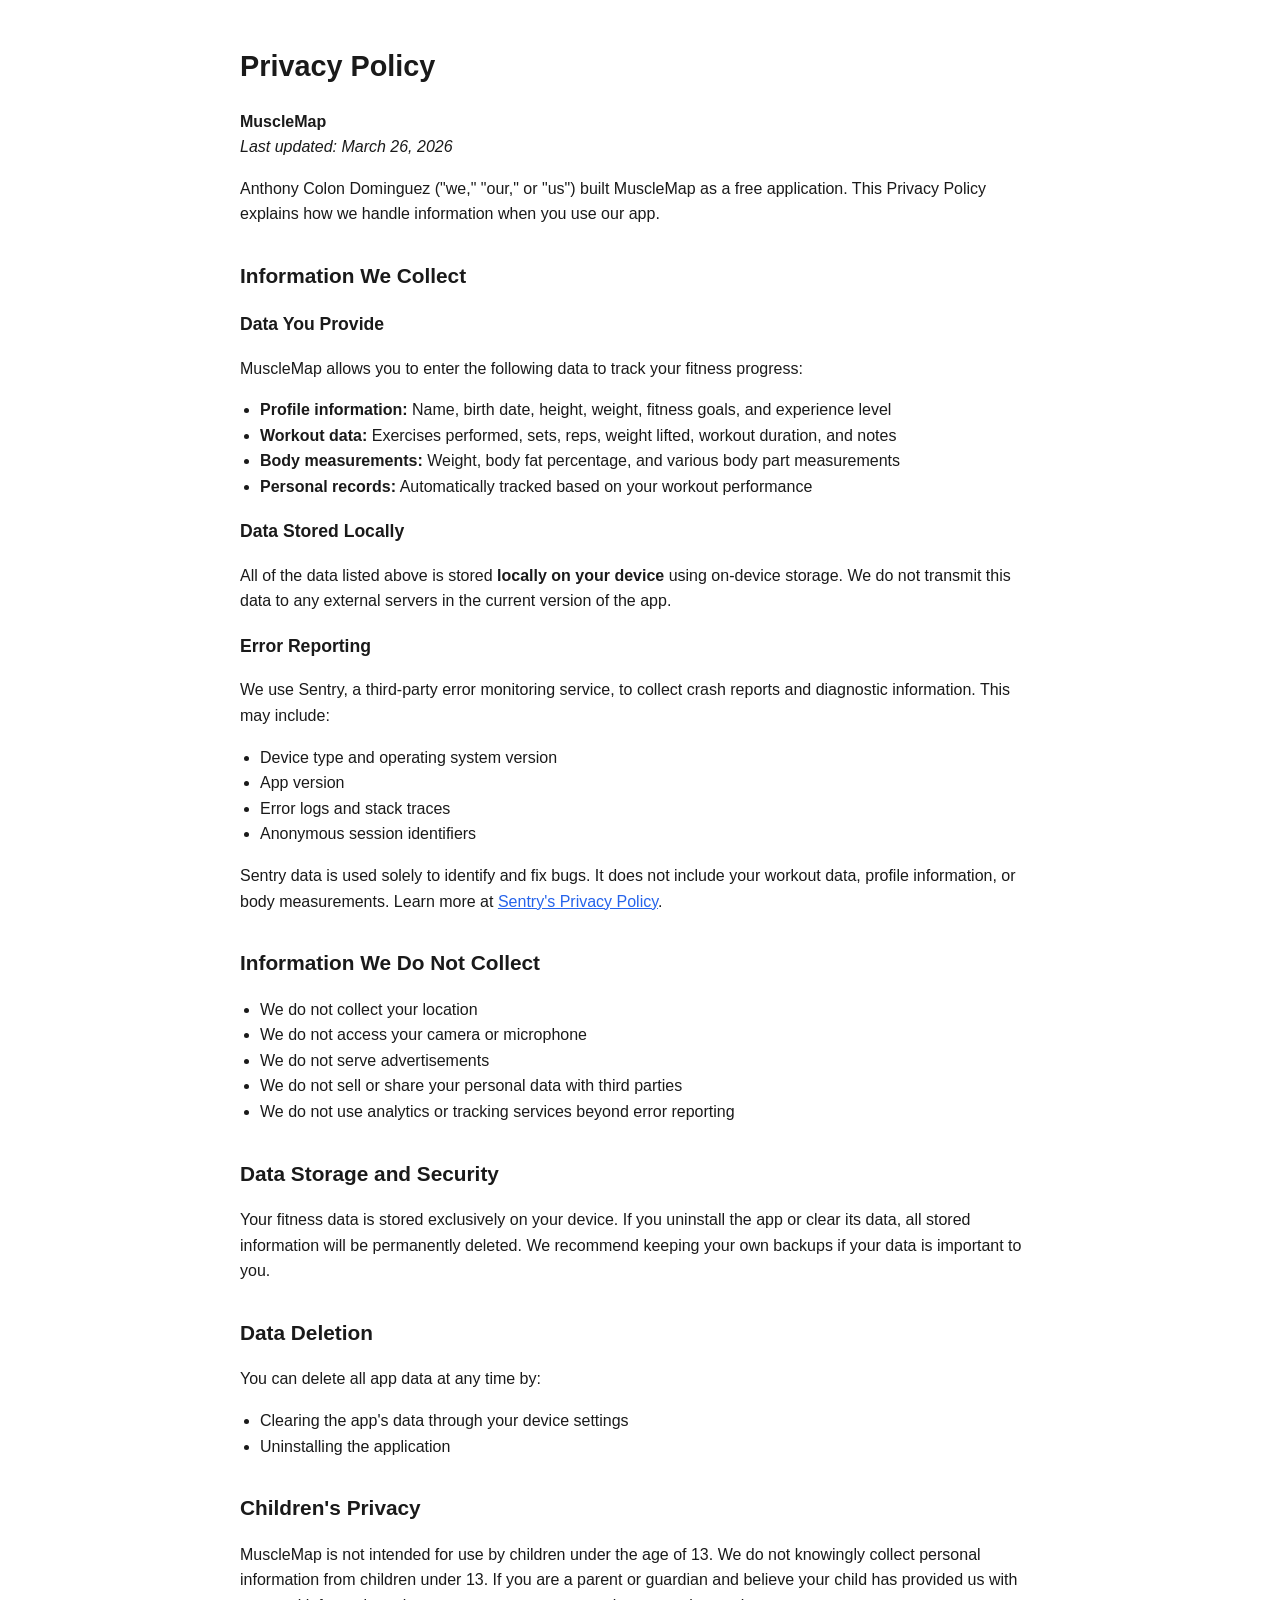
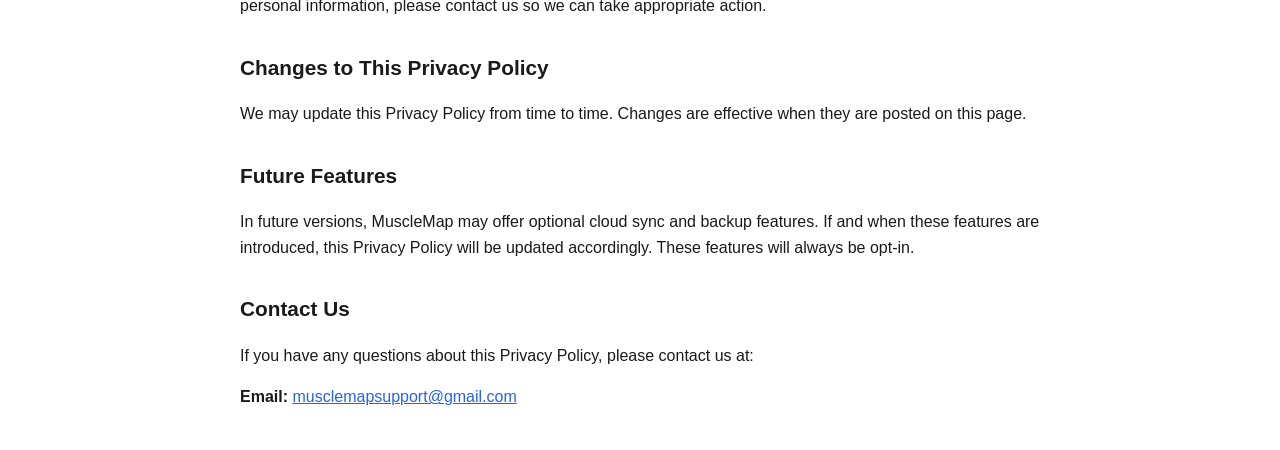
==== musclemap/privacy-policy.html @ 5b9d7c1b "Muscle MAP privacy policy" ====
<!DOCTYPE html>
<html lang="en">
<head>
  <meta charset="UTF-8">
  <meta name="viewport" content="width=device-width, initial-scale=1.0">
  <title>MuscleMap - Privacy Policy</title>
  <style>
    body {
      font-family: -apple-system, BlinkMacSystemFont, 'Segoe UI', Roboto, sans-serif;
      max-width: 800px;
      margin: 0 auto;
      padding: 24px;
      line-height: 1.6;
      color: #1a1a1a;
      background: #fff;
    }
    h1 { font-size: 1.8rem; }
    h2 { font-size: 1.3rem; margin-top: 2rem; }
    h3 { font-size: 1.1rem; }
    ul { padding-left: 20px; }
    a { color: #2563eb; }
  </style>
</head>
<body>
  <h1>Privacy Policy</h1>
  <p><strong>MuscleMap</strong><br><em>Last updated: March 26, 2026</em></p>

  <p>Anthony Colon Dominguez ("we," "our," or "us") built MuscleMap as a free application. This Privacy Policy explains how we handle information when you use our app.</p>

  <h2>Information We Collect</h2>

  <h3>Data You Provide</h3>
  <p>MuscleMap allows you to enter the following data to track your fitness progress:</p>
  <ul>
    <li><strong>Profile information:</strong> Name, birth date, height, weight, fitness goals, and experience level</li>
    <li><strong>Workout data:</strong> Exercises performed, sets, reps, weight lifted, workout duration, and notes</li>
    <li><strong>Body measurements:</strong> Weight, body fat percentage, and various body part measurements</li>
    <li><strong>Personal records:</strong> Automatically tracked based on your workout performance</li>
  </ul>

  <h3>Data Stored Locally</h3>
  <p>All of the data listed above is stored <strong>locally on your device</strong> using on-device storage. We do not transmit this data to any external servers in the current version of the app.</p>

  <h3>Error Reporting</h3>
  <p>We use Sentry, a third-party error monitoring service, to collect crash reports and diagnostic information. This may include:</p>
  <ul>
    <li>Device type and operating system version</li>
    <li>App version</li>
    <li>Error logs and stack traces</li>
    <li>Anonymous session identifiers</li>
  </ul>
  <p>Sentry data is used solely to identify and fix bugs. It does not include your workout data, profile information, or body measurements. Learn more at <a href="https://sentry.io/privacy/">Sentry's Privacy Policy</a>.</p>

  <h2>Information We Do Not Collect</h2>
  <ul>
    <li>We do not collect your location</li>
    <li>We do not access your camera or microphone</li>
    <li>We do not serve advertisements</li>
    <li>We do not sell or share your personal data with third parties</li>
    <li>We do not use analytics or tracking services beyond error reporting</li>
  </ul>

  <h2>Data Storage and Security</h2>
  <p>Your fitness data is stored exclusively on your device. If you uninstall the app or clear its data, all stored information will be permanently deleted. We recommend keeping your own backups if your data is important to you.</p>

  <h2>Data Deletion</h2>
  <p>You can delete all app data at any time by:</p>
  <ul>
    <li>Clearing the app's data through your device settings</li>
    <li>Uninstalling the application</li>
  </ul>

  <h2>Children's Privacy</h2>
  <p>MuscleMap is not intended for use by children under the age of 13. We do not knowingly collect personal information from children under 13. If you are a parent or guardian and believe your child has provided us with personal information, please contact us so we can take appropriate action.</p>

  <h2>Changes to This Privacy Policy</h2>
  <p>We may update this Privacy Policy from time to time. Changes are effective when they are posted on this page.</p>

  <h2>Future Features</h2>
  <p>In future versions, MuscleMap may offer optional cloud sync and backup features. If and when these features are introduced, this Privacy Policy will be updated accordingly. These features will always be opt-in.</p>

  <h2>Contact Us</h2>
  <p>If you have any questions about this Privacy Policy, please contact us at:</p>
  <p><strong>Email:</strong> <a href="mailto:musclemapsupport@gmail.com">musclemapsupport@gmail.com</a></p>
</body>
</html>
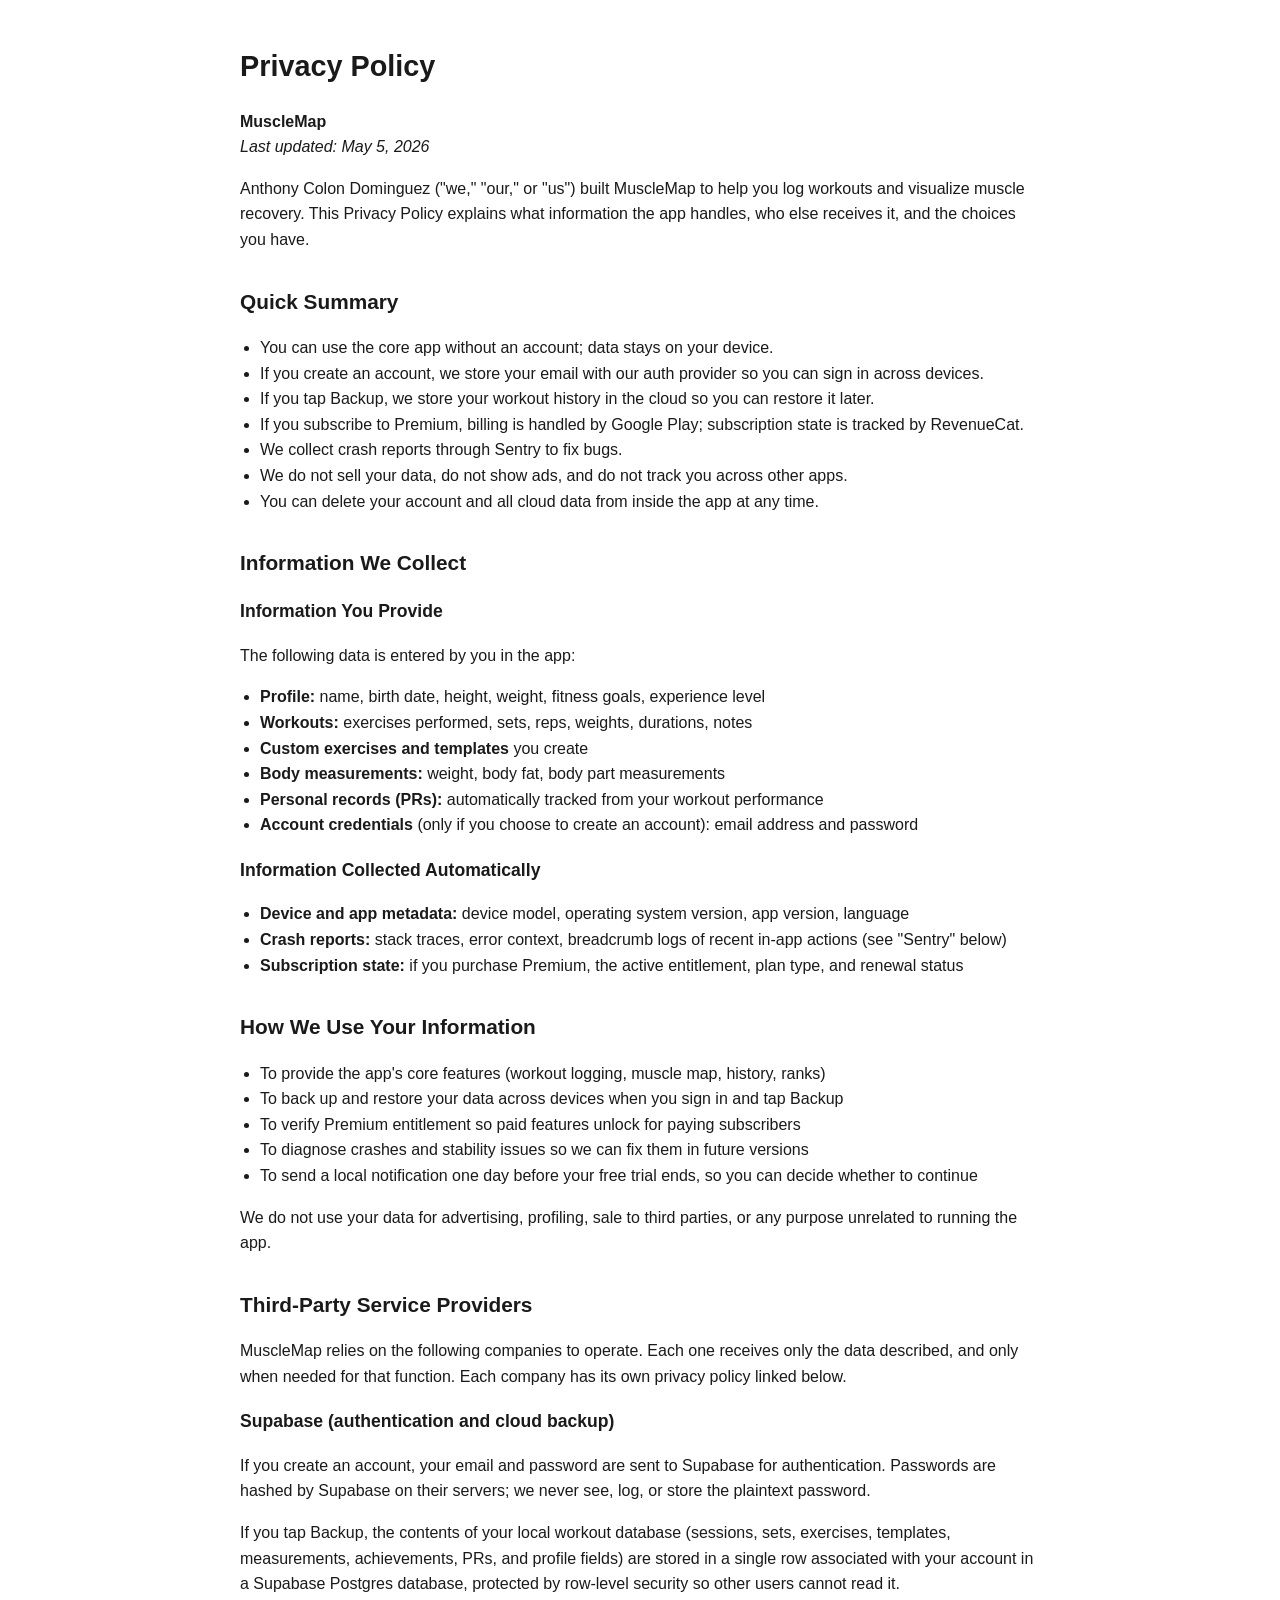
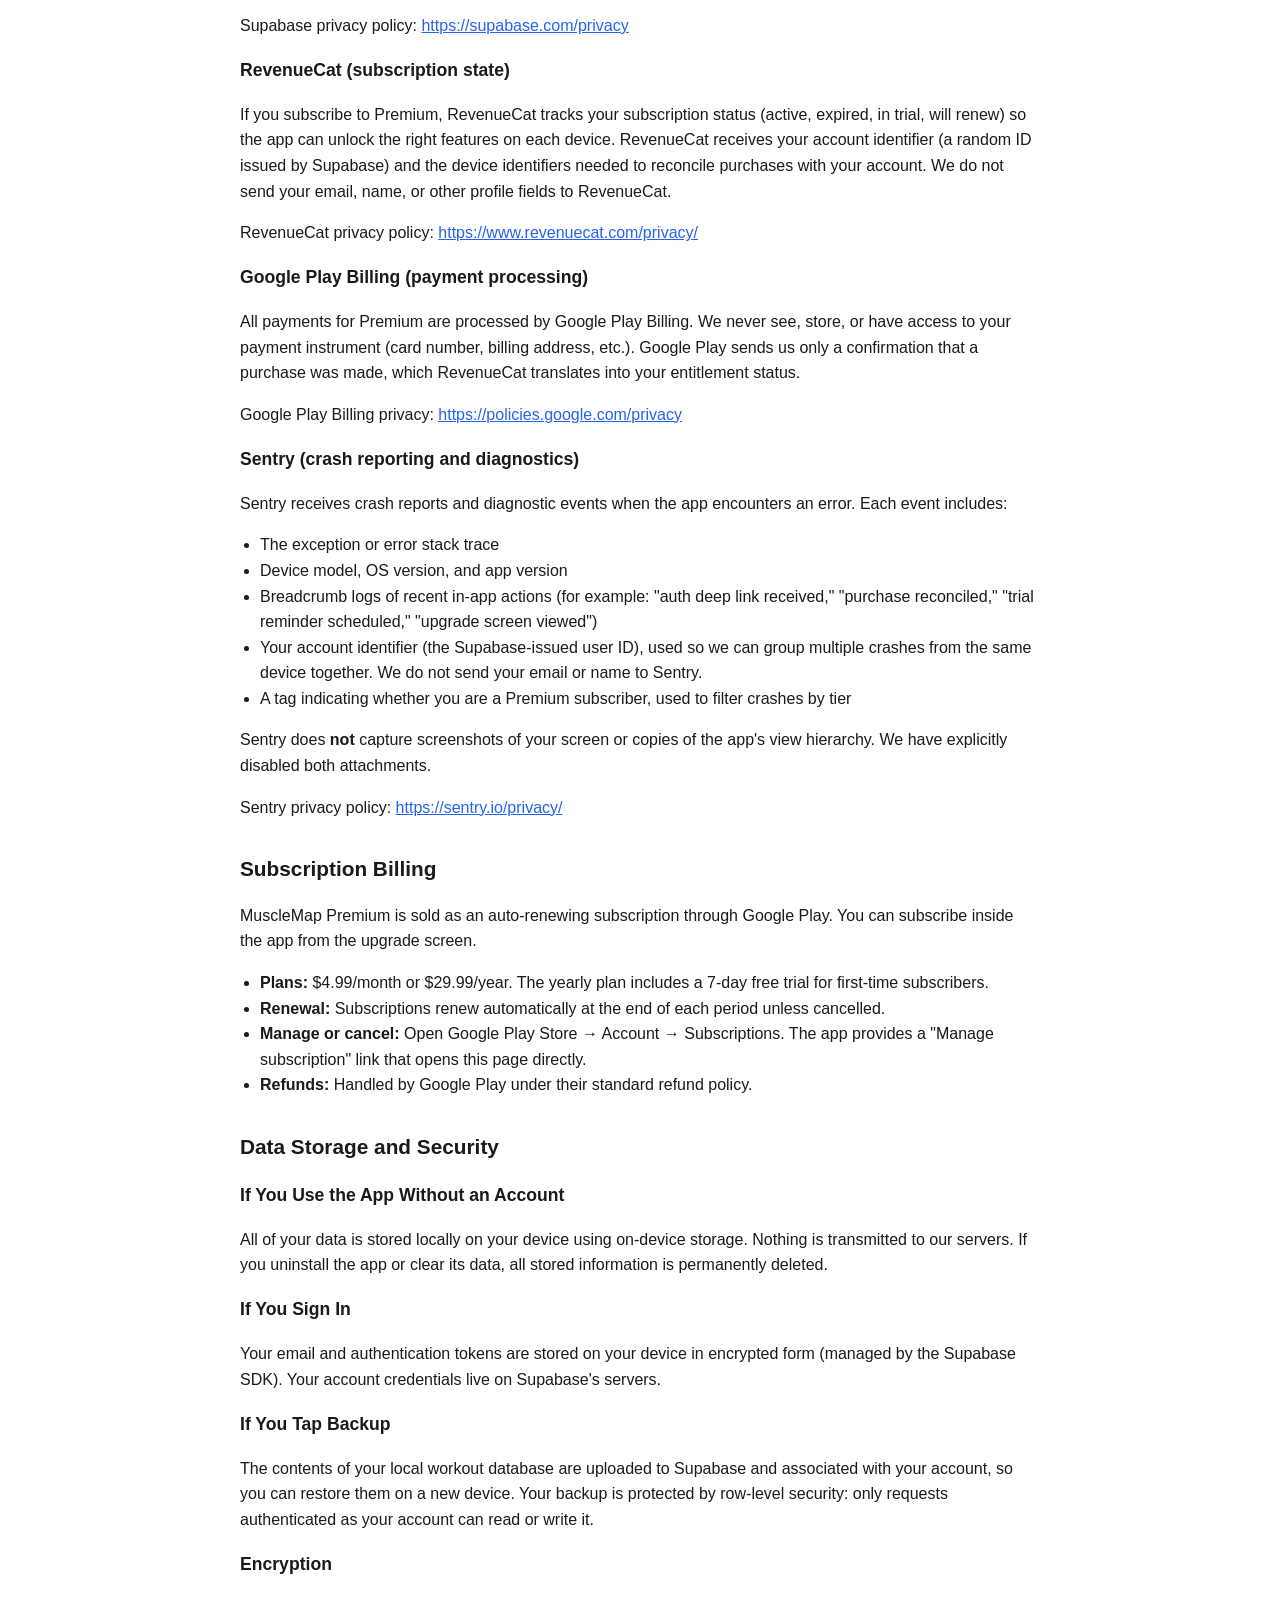
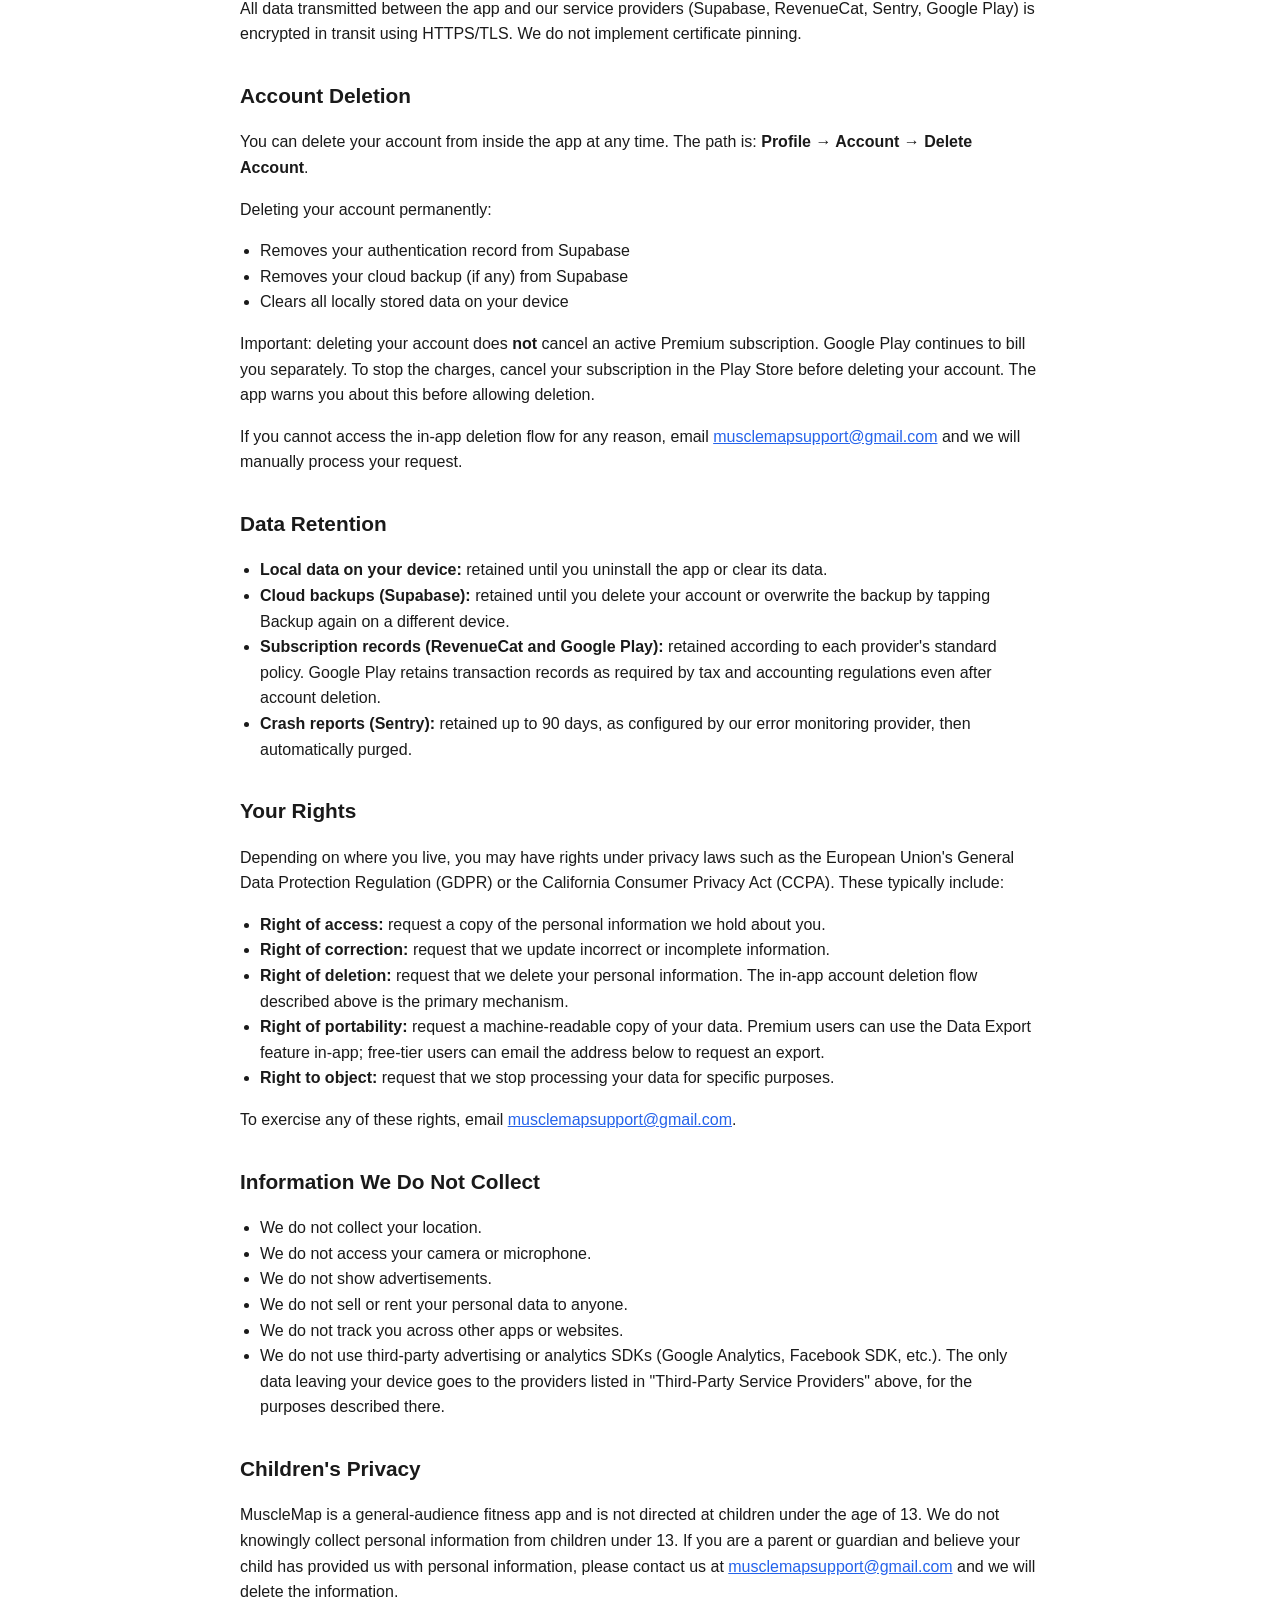
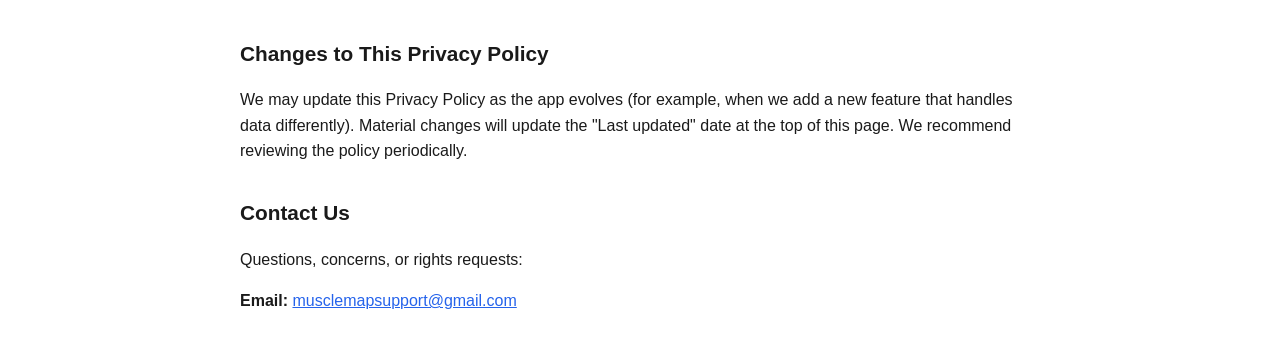
==== commit ed239987: "update(Privacy policy): For musclemap" ====
--- a/musclemap/privacy-policy.html
+++ b/musclemap/privacy-policy.html
@@ -1,86 +1,416 @@
-<!DOCTYPE html>
+<!doctype html>
 <html lang="en">
-<head>
-  <meta charset="UTF-8">
-  <meta name="viewport" content="width=device-width, initial-scale=1.0">
-  <title>MuscleMap - Privacy Policy</title>
-  <style>
-    body {
-      font-family: -apple-system, BlinkMacSystemFont, 'Segoe UI', Roboto, sans-serif;
-      max-width: 800px;
-      margin: 0 auto;
-      padding: 24px;
-      line-height: 1.6;
-      color: #1a1a1a;
-      background: #fff;
-    }
-    h1 { font-size: 1.8rem; }
-    h2 { font-size: 1.3rem; margin-top: 2rem; }
-    h3 { font-size: 1.1rem; }
-    ul { padding-left: 20px; }
-    a { color: #2563eb; }
-  </style>
-</head>
-<body>
-  <h1>Privacy Policy</h1>
-  <p><strong>MuscleMap</strong><br><em>Last updated: March 26, 2026</em></p>
-
-  <p>Anthony Colon Dominguez ("we," "our," or "us") built MuscleMap as a free application. This Privacy Policy explains how we handle information when you use our app.</p>
-
-  <h2>Information We Collect</h2>
-
-  <h3>Data You Provide</h3>
-  <p>MuscleMap allows you to enter the following data to track your fitness progress:</p>
-  <ul>
-    <li><strong>Profile information:</strong> Name, birth date, height, weight, fitness goals, and experience level</li>
-    <li><strong>Workout data:</strong> Exercises performed, sets, reps, weight lifted, workout duration, and notes</li>
-    <li><strong>Body measurements:</strong> Weight, body fat percentage, and various body part measurements</li>
-    <li><strong>Personal records:</strong> Automatically tracked based on your workout performance</li>
-  </ul>
-
-  <h3>Data Stored Locally</h3>
-  <p>All of the data listed above is stored <strong>locally on your device</strong> using on-device storage. We do not transmit this data to any external servers in the current version of the app.</p>
-
-  <h3>Error Reporting</h3>
-  <p>We use Sentry, a third-party error monitoring service, to collect crash reports and diagnostic information. This may include:</p>
-  <ul>
-    <li>Device type and operating system version</li>
-    <li>App version</li>
-    <li>Error logs and stack traces</li>
-    <li>Anonymous session identifiers</li>
-  </ul>
-  <p>Sentry data is used solely to identify and fix bugs. It does not include your workout data, profile information, or body measurements. Learn more at <a href="https://sentry.io/privacy/">Sentry's Privacy Policy</a>.</p>
-
-  <h2>Information We Do Not Collect</h2>
-  <ul>
-    <li>We do not collect your location</li>
-    <li>We do not access your camera or microphone</li>
-    <li>We do not serve advertisements</li>
-    <li>We do not sell or share your personal data with third parties</li>
-    <li>We do not use analytics or tracking services beyond error reporting</li>
-  </ul>
-
-  <h2>Data Storage and Security</h2>
-  <p>Your fitness data is stored exclusively on your device. If you uninstall the app or clear its data, all stored information will be permanently deleted. We recommend keeping your own backups if your data is important to you.</p>
-
-  <h2>Data Deletion</h2>
-  <p>You can delete all app data at any time by:</p>
-  <ul>
-    <li>Clearing the app's data through your device settings</li>
-    <li>Uninstalling the application</li>
-  </ul>
-
-  <h2>Children's Privacy</h2>
-  <p>MuscleMap is not intended for use by children under the age of 13. We do not knowingly collect personal information from children under 13. If you are a parent or guardian and believe your child has provided us with personal information, please contact us so we can take appropriate action.</p>
-
-  <h2>Changes to This Privacy Policy</h2>
-  <p>We may update this Privacy Policy from time to time. Changes are effective when they are posted on this page.</p>
-
-  <h2>Future Features</h2>
-  <p>In future versions, MuscleMap may offer optional cloud sync and backup features. If and when these features are introduced, this Privacy Policy will be updated accordingly. These features will always be opt-in.</p>
-
-  <h2>Contact Us</h2>
-  <p>If you have any questions about this Privacy Policy, please contact us at:</p>
-  <p><strong>Email:</strong> <a href="mailto:musclemapsupport@gmail.com">musclemapsupport@gmail.com</a></p>
-</body>
+  <head>
+    <meta charset="UTF-8" />
+    <meta name="viewport" content="width=device-width, initial-scale=1.0" />
+    <title>MuscleMap - Privacy Policy</title>
+    <style>
+      body {
+        font-family:
+          -apple-system, BlinkMacSystemFont, "Segoe UI", Roboto, sans-serif;
+        max-width: 800px;
+        margin: 0 auto;
+        padding: 24px;
+        line-height: 1.6;
+        color: #1a1a1a;
+        background: #fff;
+      }
+      h1 {
+        font-size: 1.8rem;
+      }
+      h2 {
+        font-size: 1.3rem;
+        margin-top: 2rem;
+      }
+      h3 {
+        font-size: 1.1rem;
+      }
+      ul {
+        padding-left: 20px;
+      }
+      a {
+        color: #2563eb;
+      }
+    </style>
+  </head>
+  <body>
+    <h1>Privacy Policy</h1>
+    <p><strong>MuscleMap</strong><br /><em>Last updated: May 5, 2026</em></p>
+
+    <p>
+      Anthony Colon Dominguez ("we," "our," or "us") built MuscleMap to help you
+      log workouts and visualize muscle recovery. This Privacy Policy explains
+      what information the app handles, who else receives it, and the choices
+      you have.
+    </p>
+
+    <h2>Quick Summary</h2>
+    <ul>
+      <li>
+        You can use the core app without an account; data stays on your device.
+      </li>
+      <li>
+        If you create an account, we store your email with our auth provider so
+        you can sign in across devices.
+      </li>
+      <li>
+        If you tap Backup, we store your workout history in the cloud so you can
+        restore it later.
+      </li>
+      <li>
+        If you subscribe to Premium, billing is handled by Google Play;
+        subscription state is tracked by RevenueCat.
+      </li>
+      <li>We collect crash reports through Sentry to fix bugs.</li>
+      <li>
+        We do not sell your data, do not show ads, and do not track you across
+        other apps.
+      </li>
+      <li>
+        You can delete your account and all cloud data from inside the app at
+        any time.
+      </li>
+    </ul>
+
+    <h2>Information We Collect</h2>
+
+    <h3>Information You Provide</h3>
+    <p>The following data is entered by you in the app:</p>
+    <ul>
+      <li>
+        <strong>Profile:</strong> name, birth date, height, weight, fitness
+        goals, experience level
+      </li>
+      <li>
+        <strong>Workouts:</strong> exercises performed, sets, reps, weights,
+        durations, notes
+      </li>
+      <li><strong>Custom exercises and templates</strong> you create</li>
+      <li>
+        <strong>Body measurements:</strong> weight, body fat, body part
+        measurements
+      </li>
+      <li>
+        <strong>Personal records (PRs):</strong> automatically tracked from your
+        workout performance
+      </li>
+      <li>
+        <strong>Account credentials</strong> (only if you choose to create an
+        account): email address and password
+      </li>
+    </ul>
+
+    <h3>Information Collected Automatically</h3>
+    <ul>
+      <li>
+        <strong>Device and app metadata:</strong> device model, operating system
+        version, app version, language
+      </li>
+      <li>
+        <strong>Crash reports:</strong> stack traces, error context, breadcrumb
+        logs of recent in-app actions (see "Sentry" below)
+      </li>
+      <li>
+        <strong>Subscription state:</strong> if you purchase Premium, the active
+        entitlement, plan type, and renewal status
+      </li>
+    </ul>
+
+    <h2>How We Use Your Information</h2>
+    <ul>
+      <li>
+        To provide the app's core features (workout logging, muscle map,
+        history, ranks)
+      </li>
+      <li>
+        To back up and restore your data across devices when you sign in and tap
+        Backup
+      </li>
+      <li>
+        To verify Premium entitlement so paid features unlock for paying
+        subscribers
+      </li>
+      <li>
+        To diagnose crashes and stability issues so we can fix them in future
+        versions
+      </li>
+      <li>
+        To send a local notification one day before your free trial ends, so you
+        can decide whether to continue
+      </li>
+    </ul>
+    <p>
+      We do not use your data for advertising, profiling, sale to third parties,
+      or any purpose unrelated to running the app.
+    </p>
+
+    <h2>Third-Party Service Providers</h2>
+    <p>
+      MuscleMap relies on the following companies to operate. Each one receives
+      only the data described, and only when needed for that function. Each
+      company has its own privacy policy linked below.
+    </p>
+
+    <h3>Supabase (authentication and cloud backup)</h3>
+    <p>
+      If you create an account, your email and password are sent to Supabase for
+      authentication. Passwords are hashed by Supabase on their servers; we
+      never see, log, or store the plaintext password.
+    </p>
+    <p>
+      If you tap Backup, the contents of your local workout database (sessions,
+      sets, exercises, templates, measurements, achievements, PRs, and profile
+      fields) are stored in a single row associated with your account in a
+      Supabase Postgres database, protected by row-level security so other users
+      cannot read it.
+    </p>
+    <p>
+      Supabase privacy policy:
+      <a href="https://supabase.com/privacy">https://supabase.com/privacy</a>
+    </p>
+
+    <h3>RevenueCat (subscription state)</h3>
+    <p>
+      If you subscribe to Premium, RevenueCat tracks your subscription status
+      (active, expired, in trial, will renew) so the app can unlock the right
+      features on each device. RevenueCat receives your account identifier (a
+      random ID issued by Supabase) and the device identifiers needed to
+      reconcile purchases with your account. We do not send your email, name, or
+      other profile fields to RevenueCat.
+    </p>
+    <p>
+      RevenueCat privacy policy:
+      <a href="https://www.revenuecat.com/privacy/"
+        >https://www.revenuecat.com/privacy/</a
+      >
+    </p>
+
+    <h3>Google Play Billing (payment processing)</h3>
+    <p>
+      All payments for Premium are processed by Google Play Billing. We never
+      see, store, or have access to your payment instrument (card number,
+      billing address, etc.). Google Play sends us only a confirmation that a
+      purchase was made, which RevenueCat translates into your entitlement
+      status.
+    </p>
+    <p>
+      Google Play Billing privacy:
+      <a href="https://policies.google.com/privacy"
+        >https://policies.google.com/privacy</a
+      >
+    </p>
+
+    <h3>Sentry (crash reporting and diagnostics)</h3>
+    <p>
+      Sentry receives crash reports and diagnostic events when the app
+      encounters an error. Each event includes:
+    </p>
+    <ul>
+      <li>The exception or error stack trace</li>
+      <li>Device model, OS version, and app version</li>
+      <li>
+        Breadcrumb logs of recent in-app actions (for example: "auth deep link
+        received," "purchase reconciled," "trial reminder scheduled," "upgrade
+        screen viewed")
+      </li>
+      <li>
+        Your account identifier (the Supabase-issued user ID), used so we can
+        group multiple crashes from the same device together. We do not send
+        your email or name to Sentry.
+      </li>
+      <li>
+        A tag indicating whether you are a Premium subscriber, used to filter
+        crashes by tier
+      </li>
+    </ul>
+    <p>
+      Sentry does <strong>not</strong> capture screenshots of your screen or
+      copies of the app's view hierarchy. We have explicitly disabled both
+      attachments.
+    </p>
+    <p>
+      Sentry privacy policy:
+      <a href="https://sentry.io/privacy/">https://sentry.io/privacy/</a>
+    </p>
+
+    <h2>Subscription Billing</h2>
+    <p>
+      MuscleMap Premium is sold as an auto-renewing subscription through Google
+      Play. You can subscribe inside the app from the upgrade screen.
+    </p>
+    <ul>
+      <li>
+        <strong>Plans:</strong> $4.99/month or $29.99/year. The yearly plan
+        includes a 7-day free trial for first-time subscribers.
+      </li>
+      <li>
+        <strong>Renewal:</strong> Subscriptions renew automatically at the end
+        of each period unless cancelled.
+      </li>
+      <li>
+        <strong>Manage or cancel:</strong> Open Google Play Store &rarr; Account
+        &rarr; Subscriptions. The app provides a "Manage subscription" link that
+        opens this page directly.
+      </li>
+      <li>
+        <strong>Refunds:</strong> Handled by Google Play under their standard
+        refund policy.
+      </li>
+    </ul>
+
+    <h2>Data Storage and Security</h2>
+
+    <h3>If You Use the App Without an Account</h3>
+    <p>
+      All of your data is stored locally on your device using on-device storage.
+      Nothing is transmitted to our servers. If you uninstall the app or clear
+      its data, all stored information is permanently deleted.
+    </p>
+
+    <h3>If You Sign In</h3>
+    <p>
+      Your email and authentication tokens are stored on your device in
+      encrypted form (managed by the Supabase SDK). Your account credentials
+      live on Supabase's servers.
+    </p>
+
+    <h3>If You Tap Backup</h3>
+    <p>
+      The contents of your local workout database are uploaded to Supabase and
+      associated with your account, so you can restore them on a new device.
+      Your backup is protected by row-level security: only requests
+      authenticated as your account can read or write it.
+    </p>
+
+    <h3>Encryption</h3>
+    <p>
+      All data transmitted between the app and our service providers (Supabase,
+      RevenueCat, Sentry, Google Play) is encrypted in transit using HTTPS/TLS.
+      We do not implement certificate pinning.
+    </p>
+
+    <h2>Account Deletion</h2>
+    <p>
+      You can delete your account from inside the app at any time. The path is:
+      <strong>Profile &rarr; Account &rarr; Delete Account</strong>.
+    </p>
+    <p>Deleting your account permanently:</p>
+    <ul>
+      <li>Removes your authentication record from Supabase</li>
+      <li>Removes your cloud backup (if any) from Supabase</li>
+      <li>Clears all locally stored data on your device</li>
+    </ul>
+    <p>
+      Important: deleting your account does <strong>not</strong> cancel an
+      active Premium subscription. Google Play continues to bill you separately.
+      To stop the charges, cancel your subscription in the Play Store before
+      deleting your account. The app warns you about this before allowing
+      deletion.
+    </p>
+    <p>
+      If you cannot access the in-app deletion flow for any reason, email
+      <a href="mailto:musclemapsupport@gmail.com">musclemapsupport@gmail.com</a>
+      and we will manually process your request.
+    </p>
+
+    <h2>Data Retention</h2>
+    <ul>
+      <li>
+        <strong>Local data on your device:</strong> retained until you uninstall
+        the app or clear its data.
+      </li>
+      <li>
+        <strong>Cloud backups (Supabase):</strong> retained until you delete
+        your account or overwrite the backup by tapping Backup again on a
+        different device.
+      </li>
+      <li>
+        <strong>Subscription records (RevenueCat and Google Play):</strong>
+        retained according to each provider's standard policy. Google Play
+        retains transaction records as required by tax and accounting
+        regulations even after account deletion.
+      </li>
+      <li>
+        <strong>Crash reports (Sentry):</strong> retained up to 90 days, as
+        configured by our error monitoring provider, then automatically purged.
+      </li>
+    </ul>
+
+    <h2>Your Rights</h2>
+    <p>
+      Depending on where you live, you may have rights under privacy laws such
+      as the European Union's General Data Protection Regulation (GDPR) or the
+      California Consumer Privacy Act (CCPA). These typically include:
+    </p>
+    <ul>
+      <li>
+        <strong>Right of access:</strong> request a copy of the personal
+        information we hold about you.
+      </li>
+      <li>
+        <strong>Right of correction:</strong> request that we update incorrect
+        or incomplete information.
+      </li>
+      <li>
+        <strong>Right of deletion:</strong> request that we delete your personal
+        information. The in-app account deletion flow described above is the
+        primary mechanism.
+      </li>
+      <li>
+        <strong>Right of portability:</strong> request a machine-readable copy
+        of your data. Premium users can use the Data Export feature in-app;
+        free-tier users can email the address below to request an export.
+      </li>
+      <li>
+        <strong>Right to object:</strong> request that we stop processing your
+        data for specific purposes.
+      </li>
+    </ul>
+    <p>
+      To exercise any of these rights, email
+      <a href="mailto:musclemapsupport@gmail.com">musclemapsupport@gmail.com</a
+      >.
+    </p>
+
+    <h2>Information We Do Not Collect</h2>
+    <ul>
+      <li>We do not collect your location.</li>
+      <li>We do not access your camera or microphone.</li>
+      <li>We do not show advertisements.</li>
+      <li>We do not sell or rent your personal data to anyone.</li>
+      <li>We do not track you across other apps or websites.</li>
+      <li>
+        We do not use third-party advertising or analytics SDKs (Google
+        Analytics, Facebook SDK, etc.). The only data leaving your device goes
+        to the providers listed in "Third-Party Service Providers" above, for
+        the purposes described there.
+      </li>
+    </ul>
+
+    <h2>Children's Privacy</h2>
+    <p>
+      MuscleMap is a general-audience fitness app and is not directed at
+      children under the age of 13. We do not knowingly collect personal
+      information from children under 13. If you are a parent or guardian and
+      believe your child has provided us with personal information, please
+      contact us at
+      <a href="mailto:musclemapsupport@gmail.com">musclemapsupport@gmail.com</a>
+      and we will delete the information.
+    </p>
+
+    <h2>Changes to This Privacy Policy</h2>
+    <p>
+      We may update this Privacy Policy as the app evolves (for example, when we
+      add a new feature that handles data differently). Material changes will
+      update the "Last updated" date at the top of this page. We recommend
+      reviewing the policy periodically.
+    </p>
+
+    <h2>Contact Us</h2>
+    <p>Questions, concerns, or rights requests:</p>
+    <p>
+      <strong>Email:</strong>
+      <a href="mailto:musclemapsupport@gmail.com">musclemapsupport@gmail.com</a>
+    </p>
+  </body>
 </html>
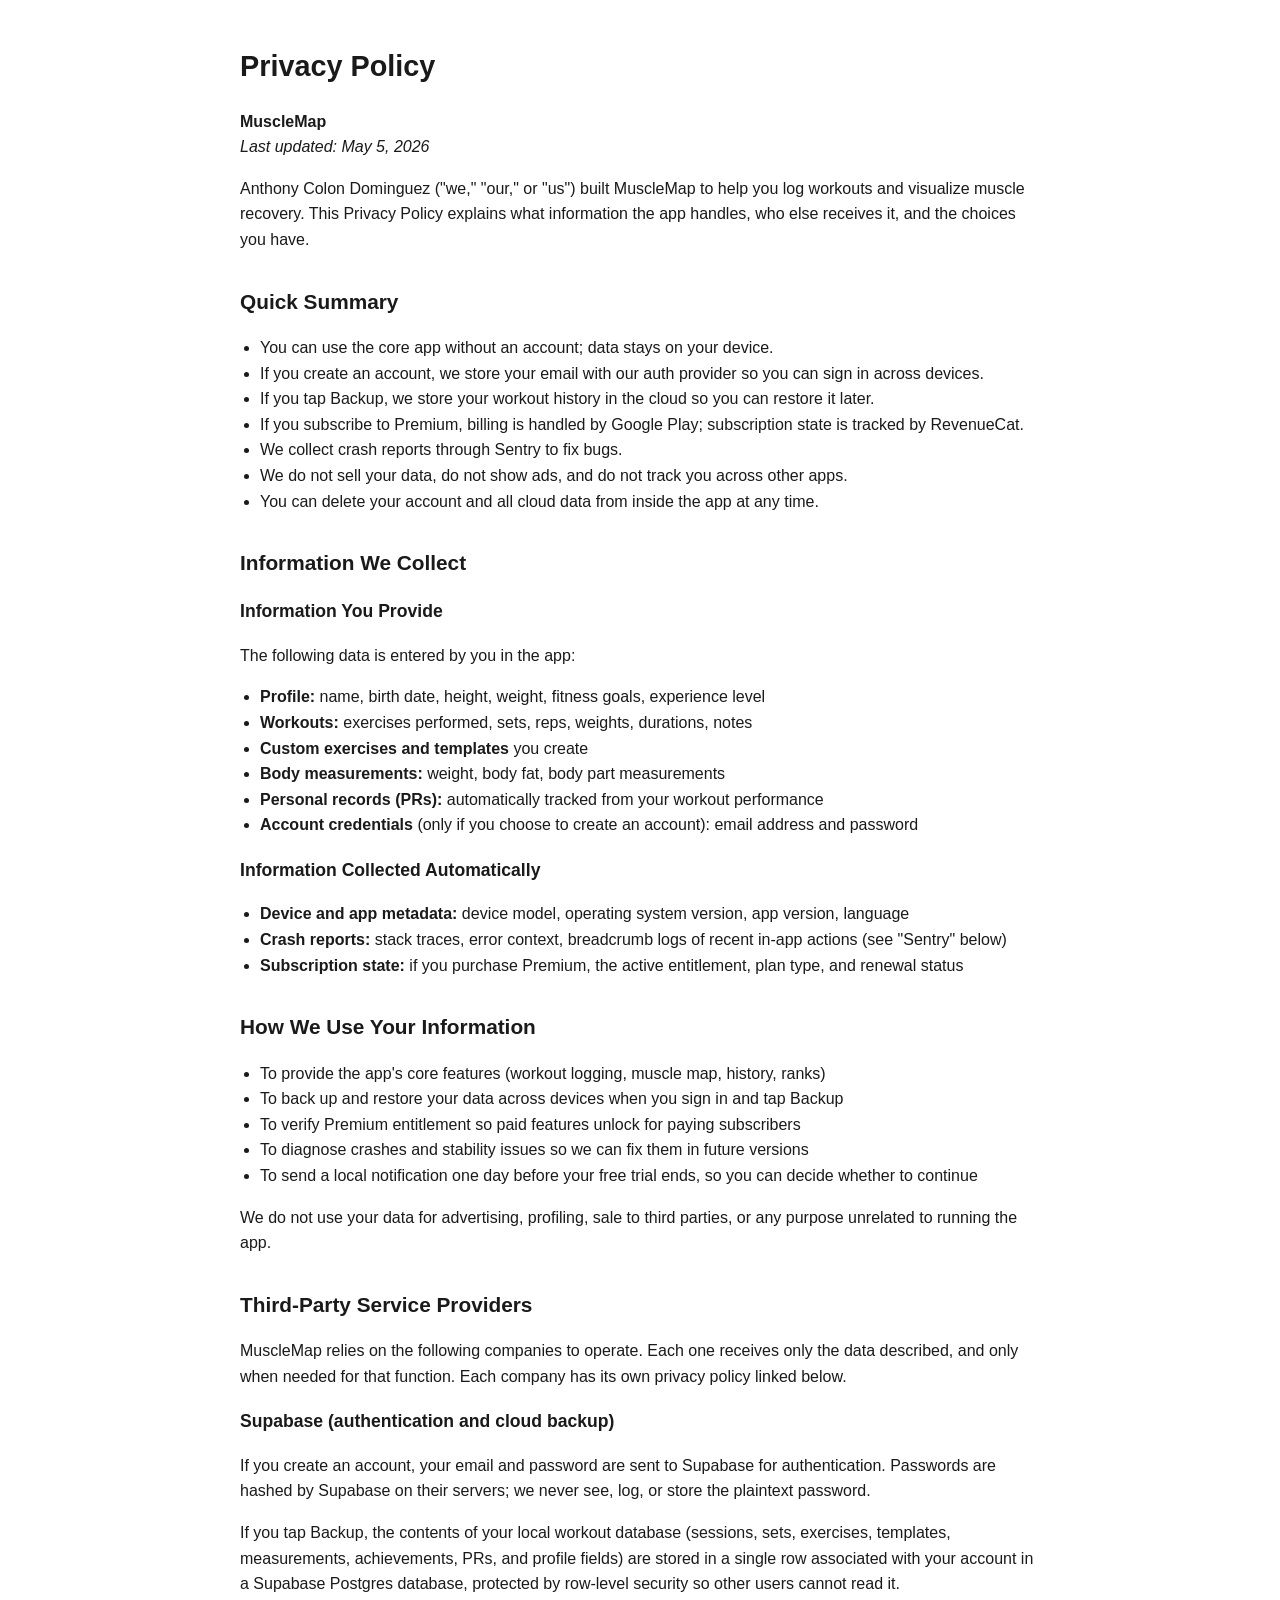
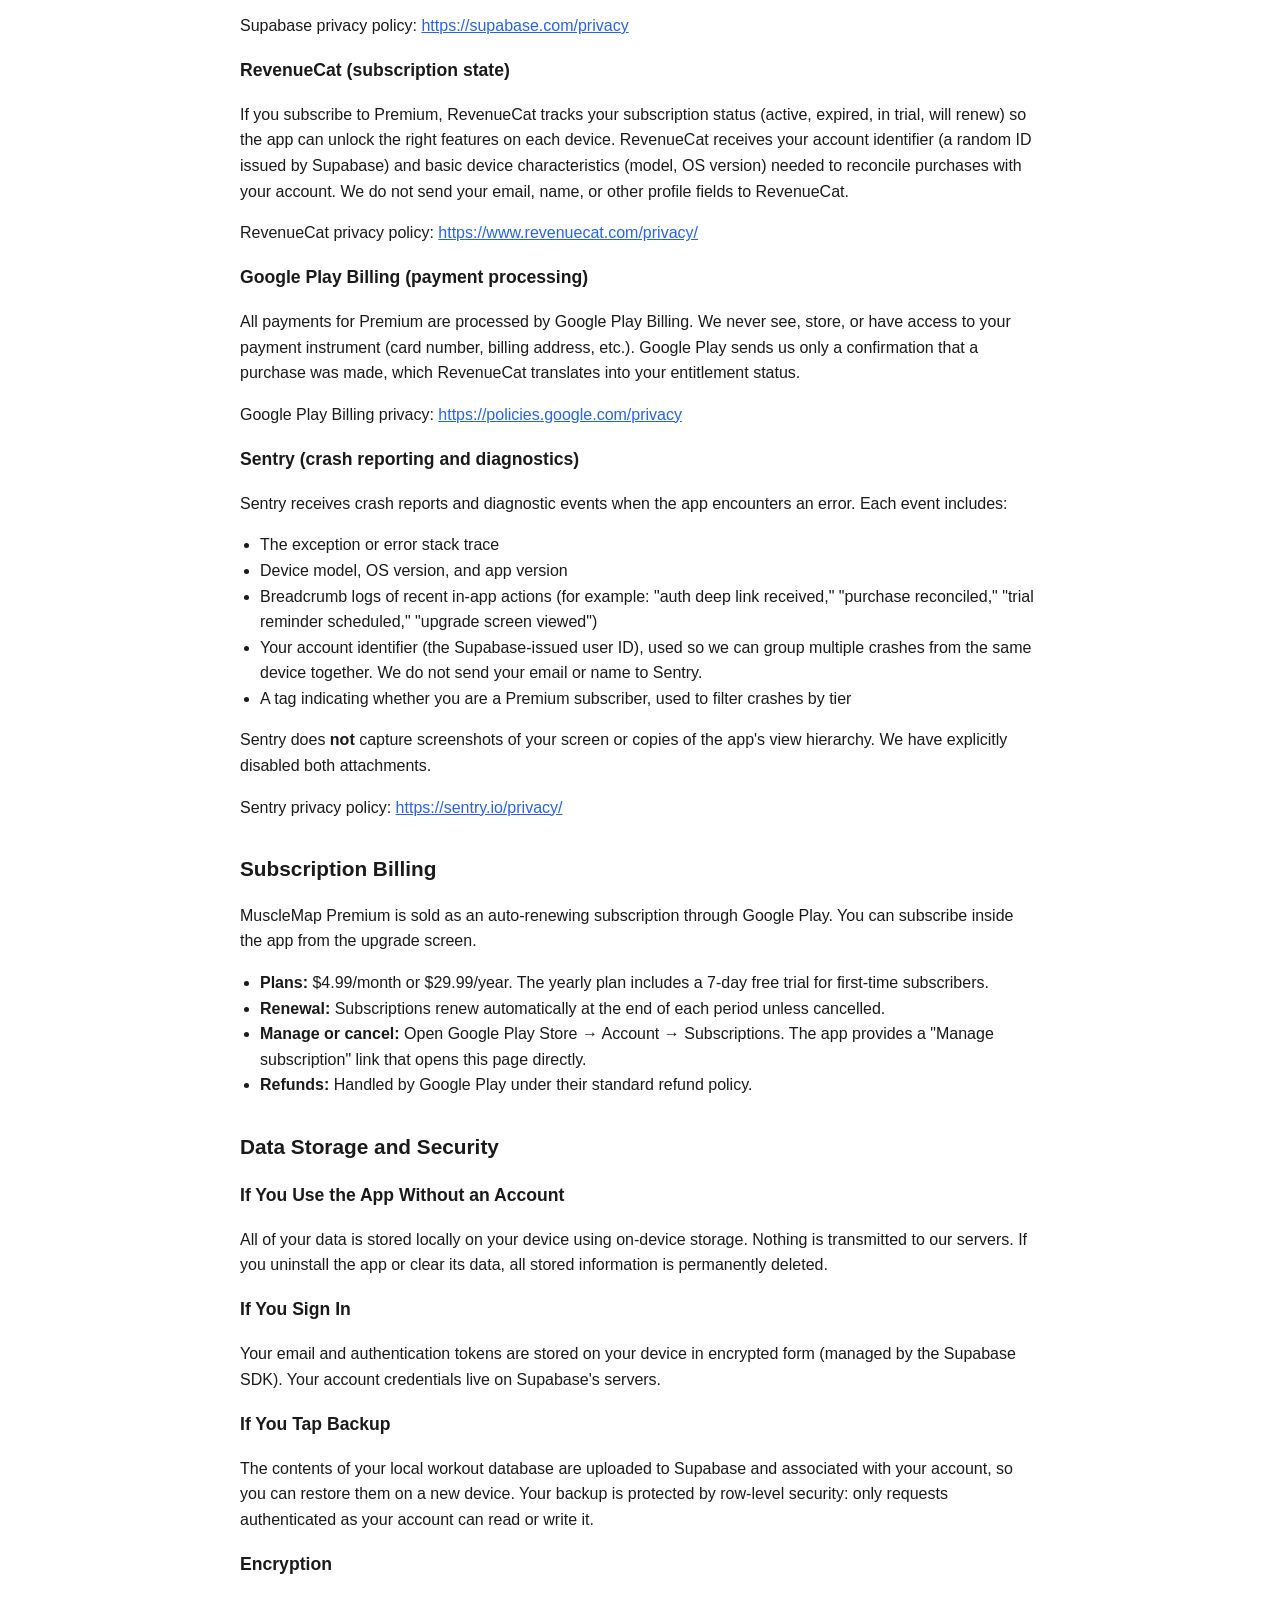
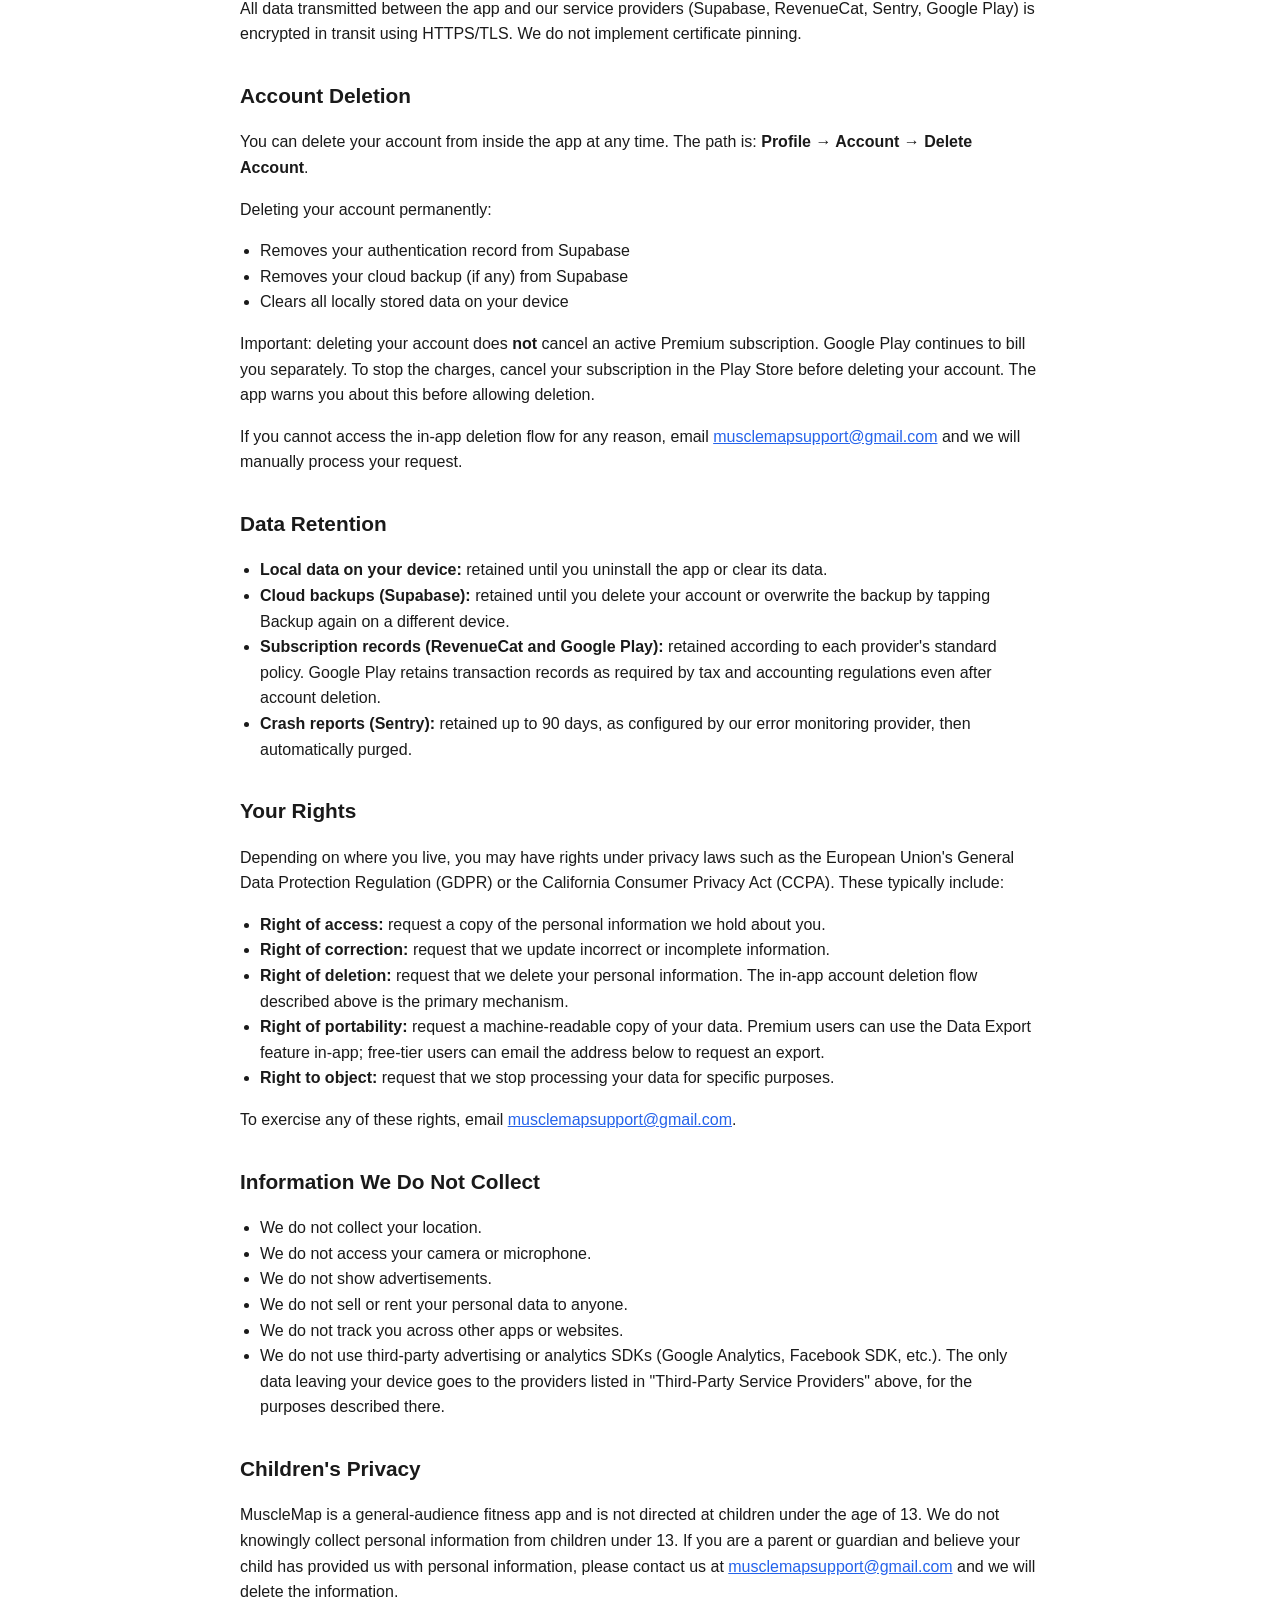
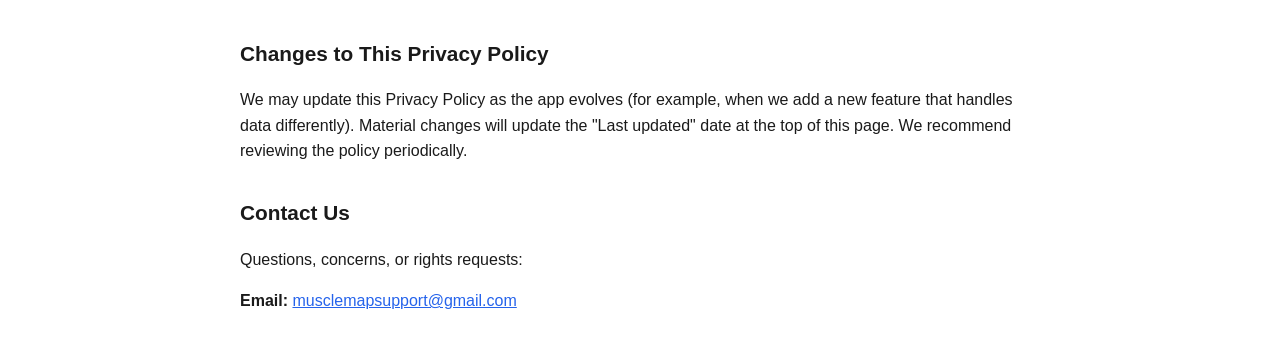
==== commit cfb76dd1: "update(privacy policy): to reflect AAID" ====
--- a/musclemap/privacy-policy.html
+++ b/musclemap/privacy-policy.html
@@ -174,9 +174,9 @@
       If you subscribe to Premium, RevenueCat tracks your subscription status
       (active, expired, in trial, will renew) so the app can unlock the right
       features on each device. RevenueCat receives your account identifier (a
-      random ID issued by Supabase) and the device identifiers needed to
-      reconcile purchases with your account. We do not send your email, name, or
-      other profile fields to RevenueCat.
+      random ID issued by Supabase) and basic device characteristics (model, OS
+      version) needed to reconcile purchases with your account. We do not send
+      your email, name, or other profile fields to RevenueCat.
     </p>
     <p>
       RevenueCat privacy policy:
